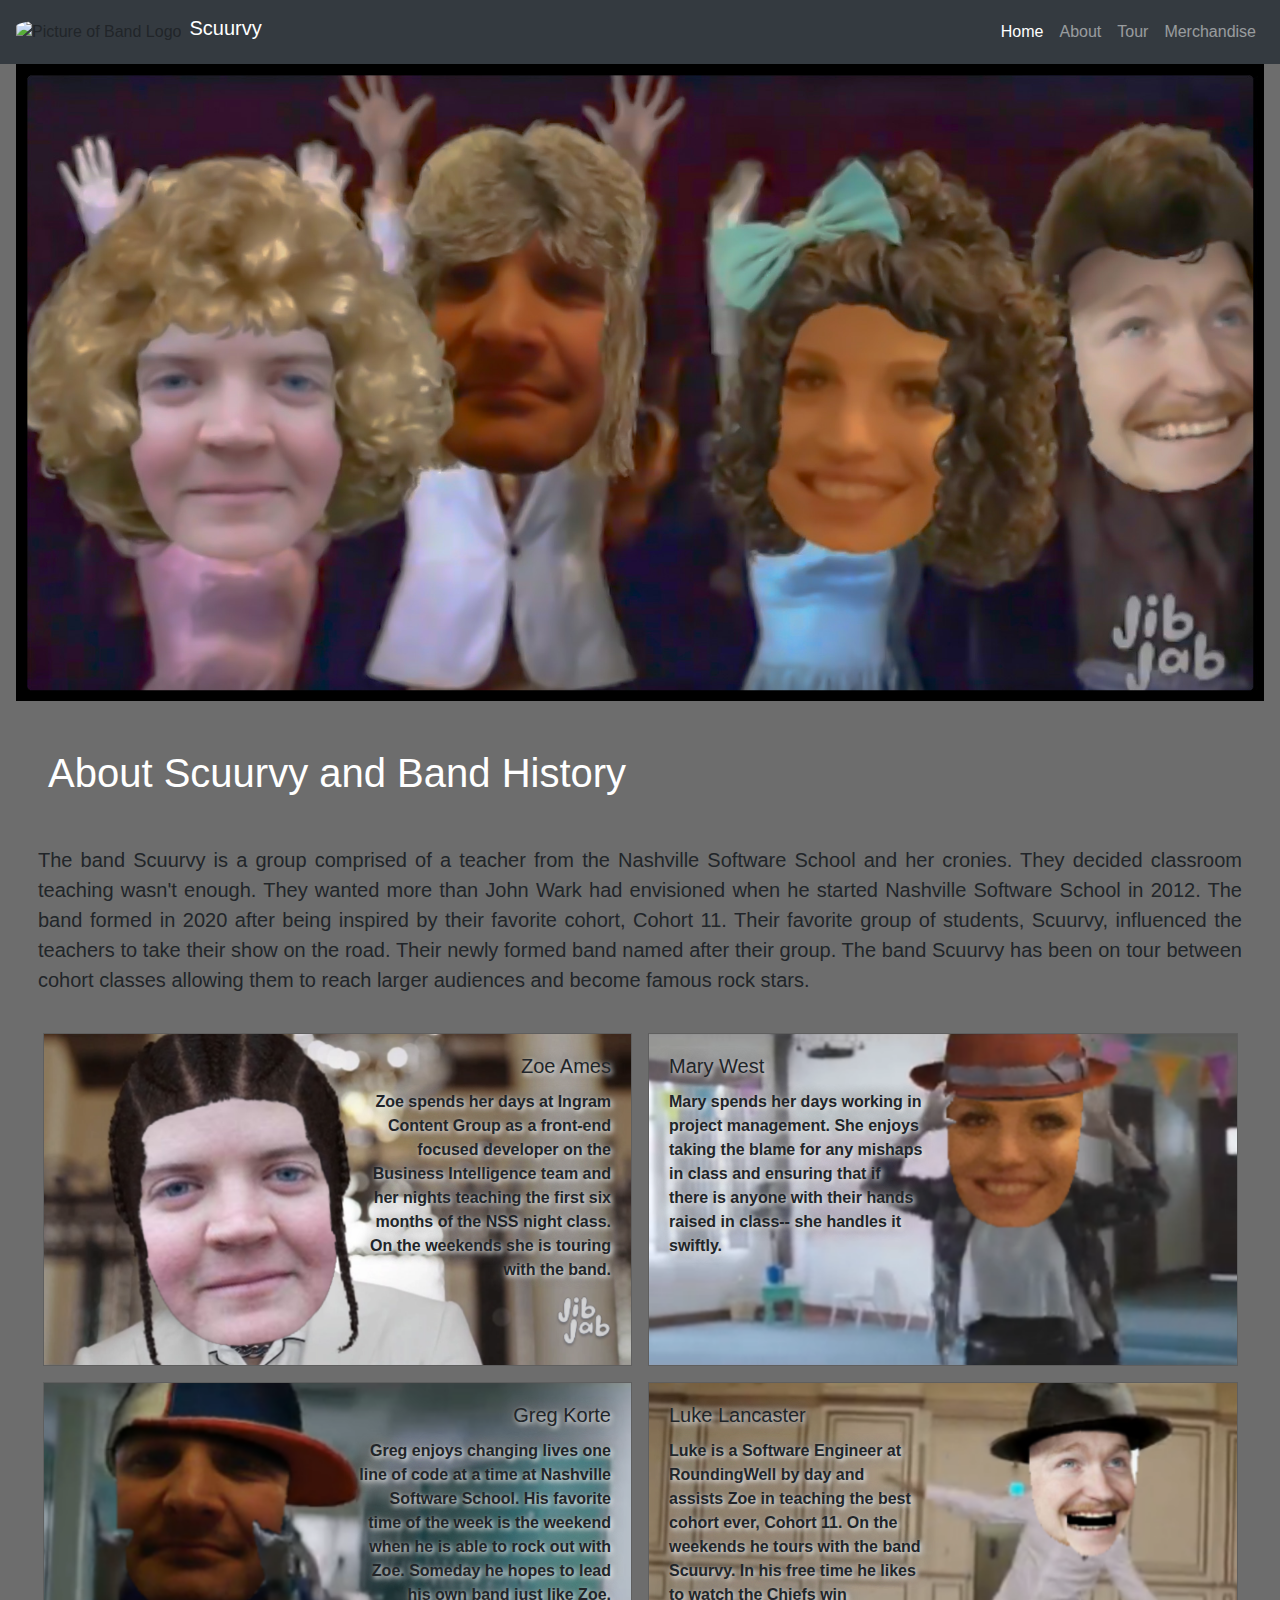
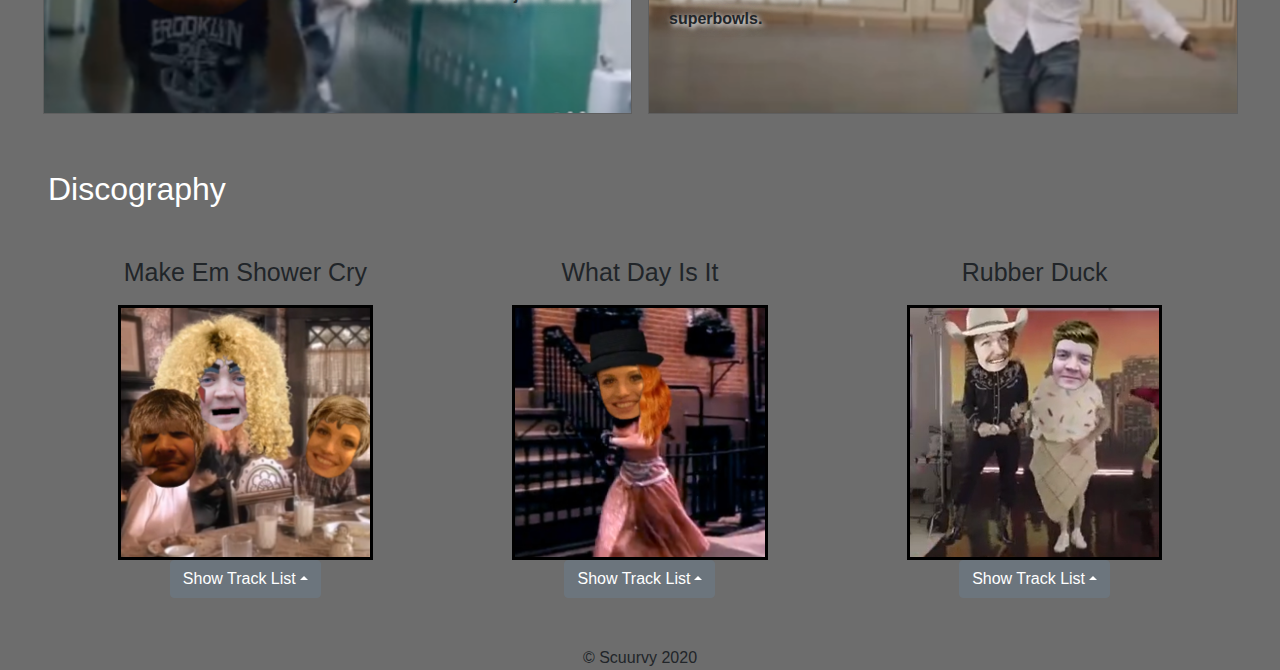
==== about.html @ 7ad99025 "fixed merge conflicts" ====
<!DOCTYPE html>
<html lang="en">
<head>
    <meta charset="UTF-8">
    <meta name="viewport" content="width=device-width, initial-scale=1.0">
    <meta http-equiv="X-UA-Compatible" content="ie=edge">
    <link rel="stylesheet" href="https://stackpath.bootstrapcdn.com/bootstrap/4.4.1/css/bootstrap.min.css" integrity="sha384-Vkoo8x4CGsO3+Hhxv8T/Q5PaXtkKtu6ug5TOeNV6gBiFeWPGFN9MuhOf23Q9Ifjh" crossorigin="anonymous">
    <link rel="stylesheet" href="./main.css">
    <title>About Scuurvy</title>
</head> 
<nav class="navbar navbar-expand-lg navbar-dark bg-dark">
  <img src="https://i.imgur.com/BqPZGNp.png" class="logoPhoto" alt="Picture of Band Logo">
  <h2 class="navbar-brand mx-2">Scuurvy</h2>
  <button class="navbar-toggler" type="button" data-toggle="collapse" data-target="#navbarNavAltMarkup" aria-controls="navbarNavAltMarkup" aria-expanded="false" aria-label="Toggle navigation">
    <span class="navbar-toggler-icon"></span>
  </button>
  <div class="collapse navbar-collapse" id="navbarNavAltMarkup">
    <div class="navbar-nav ml-md-auto">
      <a class="nav-item nav-link active" href="index.html">Home <span class="sr-only">(current)</span></a>
      <a class="nav-item nav-link" href="about.html">About</a>
      <a class="nav-item nav-link" href="tour.html">Tour</a>
      <a class="nav-item nav-link" href="merchandise.html">Merchandise</a>
    </div>
  </div>
</nav>
<body>
  <section class="text-center">
    <div class="ml-3 mr-3">   
      <img class="spanImg text-center" src="bandpics\aboutBandPic.jpeg" alt="picture of the band">
    </div>
    <h1 class="text-justify m-5">About Scuurvy and Band History</h1>
    <div class="aboutP">
      <p class="text-justify ml-2 mr-2">The band Scuurvy is a group comprised of a teacher from the Nashville Software School and her cronies. They decided classroom teaching wasn't enough. They wanted more than John Wark had envisioned when he started Nashville Software School in 2012. The band formed in 2020 after being inspired by their favorite cohort, Cohort 11.  Their favorite group of students, Scuurvy, influenced the teachers to take their show on the road. Their newly formed band named after their group. The band Scuurvy has been on tour between cohort classes allowing them to reach larger audiences and become famous rock stars. </p>
    </div>
  </section> 
  <section>
    <div class="card-deck d-flex justify-content-center">
      <div class="card aboutCard text-lg-right m-2">
        <img class="card-img" src="bandpics\zoe.png" alt="Zoe">
          <div class="card-img-overlay cardRight">
           <h5 class="card-title">Zoe Ames</h5>
              <p class="card-text">Zoe spends her days at Ingram Content Group as a front-end focused developer on the Business Intelligence team and her nights teaching the first six months of the NSS night class. On the weekends she is touring with the band.</p>
          </div>
        </div>
          <div class="card aboutCard text-lg-left m-2">
            <img class="card-img" src="bandpics\mary.png" alt="mary">
              <div class="card-img-overlay cardLeft">
              <h5 class="card-title">Mary West</h5>
              <p class="card-text"> Mary spends her days working in project management. She enjoys taking the blame for any mishaps in class and ensuring that if there is anyone with their hands raised in class-- she handles it swiftly. </p>
              </div>
          </div>    
        </div>
      <div class="card-deck d-flex justify-content-center">
        <div class="card aboutCard text-lg-right m-2">
          <img class="card-img" src="bandpics\greg.png" alt="Greg Korte">
          <div class="card-img-overlay cardRight">
            <h5 class="card-title">Greg Korte</h5>
            <p class="card-text">Greg enjoys changing lives one line of code at a time at Nashville Software School.  His favorite time of the week is the weekend when he is able to rock out with Zoe. Someday he hopes to lead his own band just like Zoe. </p>
          </div>
        </div>
        <div class="card aboutCard text-lg-left m-2 ">
          <img class="card-img" src="bandpics\luke.png" alt="Luke Lancaster">
          <div class="card-img-overlay cardLeft">
            <h5 class="card-title">Luke Lancaster</h5>
            <p class="card-text">Luke is a Software Engineer at RoundingWell by day and assists Zoe in teaching the best cohort ever, Cohort 11. On the weekends he tours with the band Scuurvy. In his free time he likes to watch the Chiefs win superbowls.</p>
          </div>
        </div>    
      </div>
  </section>
  <h2 class="d-flex aboutHeading m-5">Discography</h2>
    <div>
      <div id="album-list" class="d-flex flex-wrap m-5"></div>
    </div>  
  <footer class="d-flex col-xs-1 justify-content-center sticky-bottom" id='footer-text'> &copy Scuurvy 2020 </footer>
<script src="main.js"></script>
<script> 
aboutInit();
</script>
<script src="https://code.jquery.com/jquery-3.2.1.slim.min.js" integrity="sha384-KJ3o2DKtIkvYIK3UENzmM7KCkRr/rE9/Qpg6aAZGJwFDMVNA/GpGFF93hXpG5KkN" crossorigin="anonymous"></script>
<script src="https://cdnjs.cloudflare.com/ajax/libs/popper.js/1.12.9/umd/popper.min.js" integrity="sha384-ApNbgh9B+Y1QKtv3Rn7W3mgPxhU9K/ScQsAP7hUibX39j7fakFPskvXusvfa0b4Q" crossorigin="anonymous"></script>
<script src="https://maxcdn.bootstrapcdn.com/bootstrap/4.0.0/js/bootstrap.min.js" integrity="sha384-JZR6Spejh4U02d8jOt6vLEHfe/JQGiRRSQQxSfFWpi1MquVdAyjUar5+76PVCmYl" crossorigin="anonymous"></script>    
</body>
</html>
---- main.css ----
.merchImages {
    max-width: 300px;
    border-radius: 10%;
    text-align: center;
    margin: auto;
    min-height: 400px;
}
.block-title {
    display: block; 
    position: relative; 
    font-weight: 400; 
    padding: .5625rem 0; 
    margin: 1.125rem auto; 
    clear: both; 
    text-align: left; 
    text-transform: uppercase; 
    width: 100%; 
    max-width: 1280px; 
    line-height: 1em;  
    opacity: .7;
    font-size: 40px;
    color: white;
}
.form-title {
    display: block; 
    position: relative; 
    font-weight: 400; 
    padding: .5625rem 0; 
    margin: 1.125rem auto; 
    clear: both; 
    text-align: left; 
    text-transform: uppercase; 
    width: 100%; 
    max-width: 1280px; 
    line-height: 1em;  
    opacity: .7;
    font-size: 30px;
    color: #ccc;
}
.event {
    display: flex;
    flex-direction: row;
    border-style: solid;
    font-size: 20px;
    padding: 40px 15px 30px 160px;
    color: white;
    border-bottom: 1px solid red;
    border-top: .5px solid red;
    border-left: none;
    border-right: none;
    width: 70%;
}
.location .venue {
    font-size: 45px;
    font-style: normal;
    font-stretch: normal;
    letter-spacing: .3px; 
}

.location {
    text-transform: uppercase;
}
.venue {
    color: #6d6d6d;
}

.details {
    display: block;
    padding: 0px 10px 10px 60px;
}
.date {
    padding: -11px;
    text-transform: uppercase;
}

.logoPhoto {
    max-width: 200px;
    border-radius: 25%;
}

.form-check-label {
    color: white;
}

.img-center {
    margin: 0 auto;
}
.spanImg {
    min-width: 65%;
    max-width: 100%;
    border-radius: 0%;
}
h1 {
    color: white;
}
.albumTitle {
    font-size: 25px;
    padding-bottom: 10px;    
}
.aboutImg {
    min-width:25%;
    max-width: 70%;
    border-radius: 0%;
    border: 3px solid black;
    margin: 0px 70px 0px 70px;   
}
.aboutHeading {
    color: white;
}
.aboutP {
    font-size: 20px;
    margin: 30px;
}

.bandMember {
    border-radius: 0%;
    min-width: 100%;   
}
.bandAbout {
    min-width: 50%;
}
.aboutCard {
    max-width:45%;
    min-width: 500px;
    background-color: transparent;
    border-radius: 0%;
    text-shadow: 2px 2px 5px white, 0 0 1em white, 0 0 0.8em black;
    font-weight: 600;
}
.card-img {
    min-width: 100%;
    border-radius: 0%;
}
.individualCards {
    padding: 20px;
    display: flex;
    justify-content: center;
    text-align: center;
    margin: 5px;
    min-height: 400px;
    background-color:#6d6d6d;
    color: white;
}
body{
    background-color: #6d6d6d;
}
.cardRight{
    margin-left: 50%;
    overflow: hidden;
}
.cardLeft{
    margin-right: 50%;
}
.zoom {
    transition: transform .2s;
    margin: 0 auto;
} 
.zoom:hover {
    -ms-transform: scale(1.5); /* IE 9 */
    -webkit-transform: scale(1.5); /* Safari 3-8 */
    transform: scale(1.5); 
}
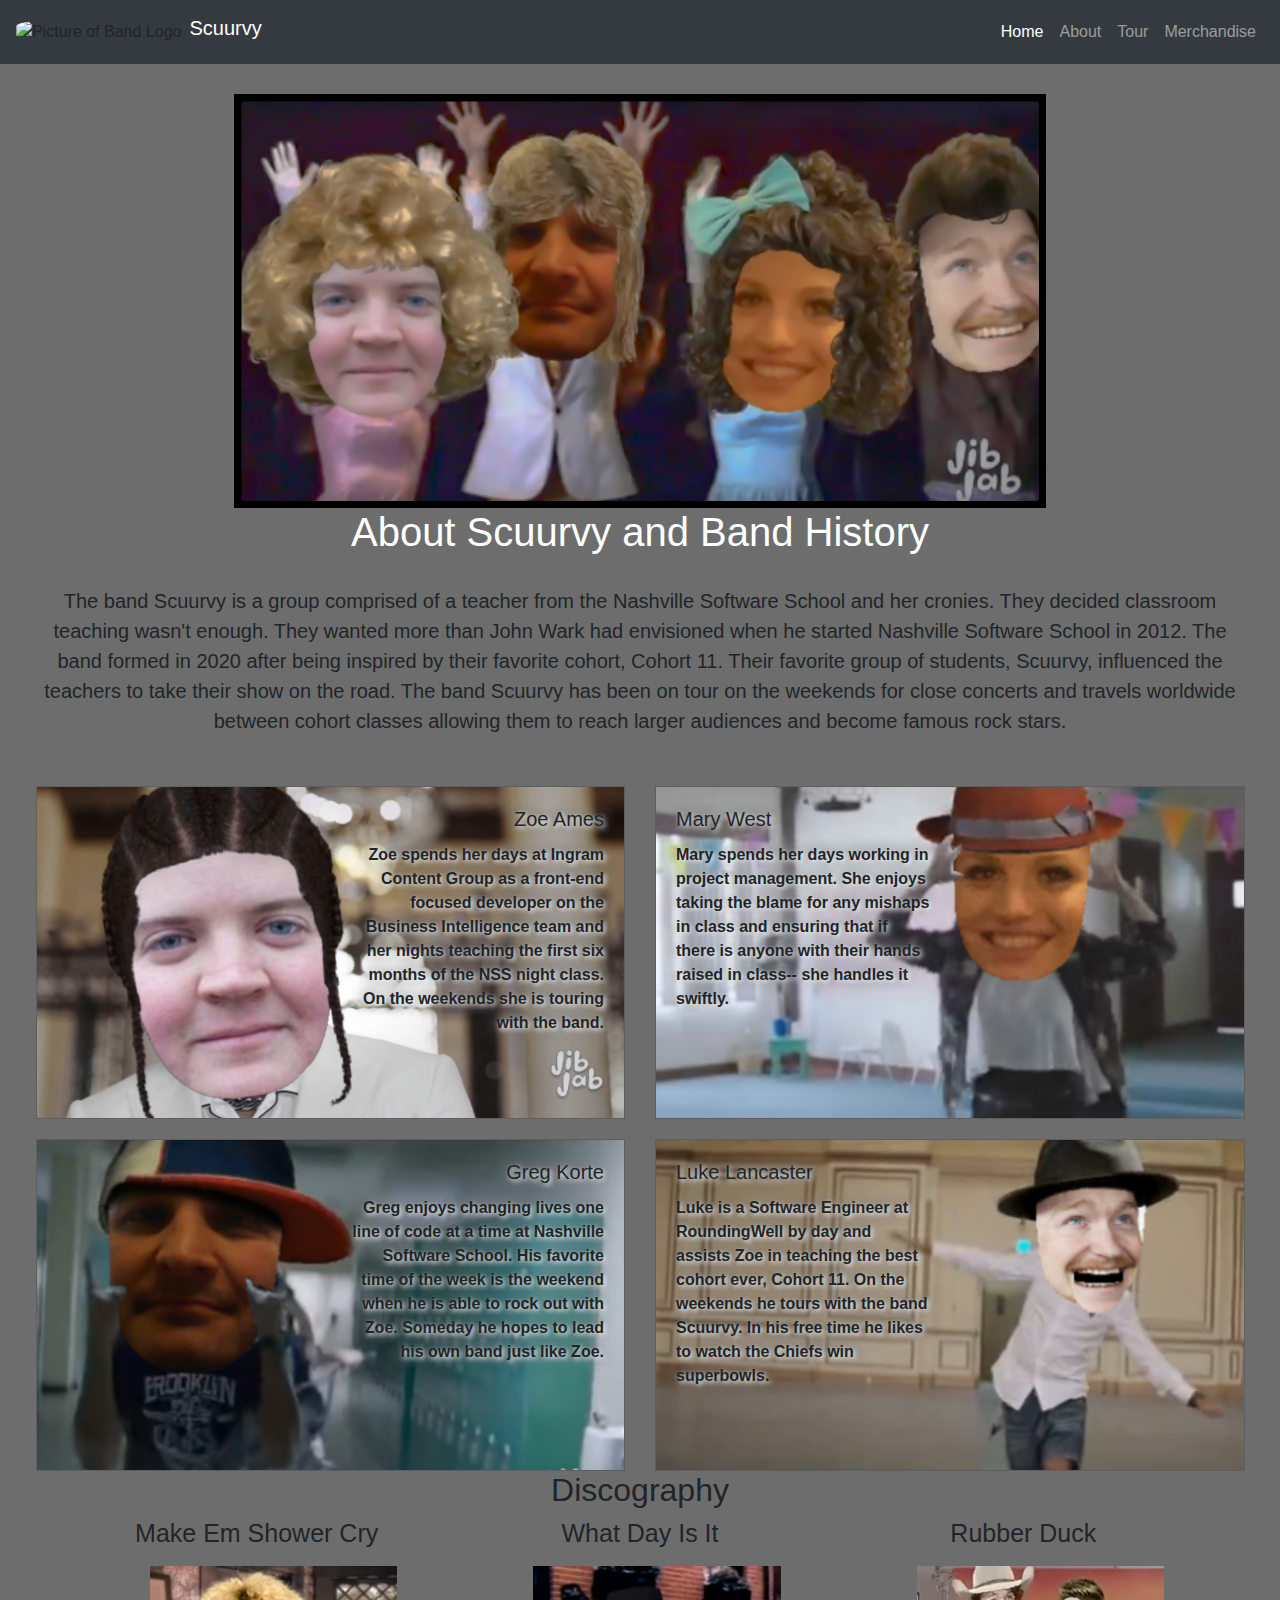
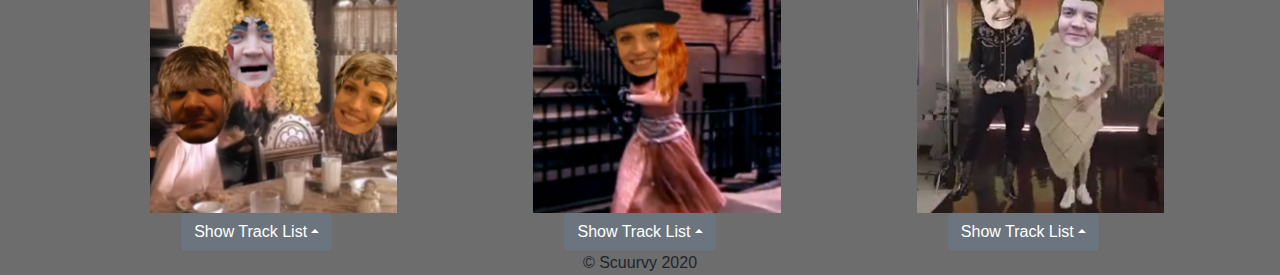
==== commit ab9185d6: "finished with styling" ====
--- a/about.html
+++ b/about.html
@@ -28,54 +28,54 @@
     <div class="ml-3 mr-3">   
       <img class="spanImg text-center" src="bandpics\aboutBandPic.jpeg" alt="picture of the band">
     </div>
-    <h1 class="text-justify m-5">About Scuurvy and Band History</h1>
+    <h1>About Scuurvy and Band History</h1>
     <div class="aboutP">
-      <p class="text-justify ml-2 mr-2">The band Scuurvy is a group comprised of a teacher from the Nashville Software School and her cronies. They decided classroom teaching wasn't enough. They wanted more than John Wark had envisioned when he started Nashville Software School in 2012. The band formed in 2020 after being inspired by their favorite cohort, Cohort 11.  Their favorite group of students, Scuurvy, influenced the teachers to take their show on the road. Their newly formed band named after their group. The band Scuurvy has been on tour between cohort classes allowing them to reach larger audiences and become famous rock stars. </p>
+      <p class="ml-2 mr-2">The band Scuurvy is a group comprised of a teacher from the Nashville Software School and her cronies. They decided classroom teaching wasn't enough. They wanted more than John Wark had envisioned when he started Nashville Software School in 2012. The band formed in 2020 after being inspired by their favorite cohort, Cohort 11.  Their favorite group of students, Scuurvy, influenced the teachers to take their show on the road. The band Scuurvy has been on tour on the weekends for close concerts and travels worldwide between cohort classes allowing them to reach larger audiences and become famous rock stars. </p>
     </div>
   </section> 
   <section>
-    <div class="card-deck d-flex justify-content-center">
-      <div class="card aboutCard text-lg-right m-2">
+    <div class="card-deck d-flex flex-wrap justify-content-center">
+      <div class="card aboutCard text-lg-right">
         <img class="card-img" src="bandpics\zoe.png" alt="Zoe">
           <div class="card-img-overlay cardRight">
            <h5 class="card-title">Zoe Ames</h5>
               <p class="card-text">Zoe spends her days at Ingram Content Group as a front-end focused developer on the Business Intelligence team and her nights teaching the first six months of the NSS night class. On the weekends she is touring with the band.</p>
           </div>
         </div>
-          <div class="card aboutCard text-lg-left m-2">
+          <div class="card aboutCard text-lg-left">
             <img class="card-img" src="bandpics\mary.png" alt="mary">
               <div class="card-img-overlay cardLeft">
               <h5 class="card-title">Mary West</h5>
               <p class="card-text"> Mary spends her days working in project management. She enjoys taking the blame for any mishaps in class and ensuring that if there is anyone with their hands raised in class-- she handles it swiftly. </p>
               </div>
-          </div>    
-        </div>
-      <div class="card-deck d-flex justify-content-center">
-        <div class="card aboutCard text-lg-right m-2">
+          </div>   
+      </div>
+        <div class="card-deck d-flex flex-wrap justify-content-center ">
+        <div class="card aboutCard text-lg-right">
           <img class="card-img" src="bandpics\greg.png" alt="Greg Korte">
           <div class="card-img-overlay cardRight">
             <h5 class="card-title">Greg Korte</h5>
             <p class="card-text">Greg enjoys changing lives one line of code at a time at Nashville Software School.  His favorite time of the week is the weekend when he is able to rock out with Zoe. Someday he hopes to lead his own band just like Zoe. </p>
           </div>
         </div>
-        <div class="card aboutCard text-lg-left m-2 ">
+        <div class="card aboutCard text-lg-left">
           <img class="card-img" src="bandpics\luke.png" alt="Luke Lancaster">
           <div class="card-img-overlay cardLeft">
             <h5 class="card-title">Luke Lancaster</h5>
             <p class="card-text">Luke is a Software Engineer at RoundingWell by day and assists Zoe in teaching the best cohort ever, Cohort 11. On the weekends he tours with the band Scuurvy. In his free time he likes to watch the Chiefs win superbowls.</p>
-          </div>
-        </div>    
+          </div>   
       </div>
+    </div>
   </section>
-  <h2 class="d-flex aboutHeading m-5">Discography</h2>
-    <div>
-      <div id="album-list" class="d-flex flex-wrap m-5"></div>
-    </div>  
-  <footer class="d-flex col-xs-1 justify-content-center sticky-bottom" id='footer-text'> &copy Scuurvy 2020 </footer>
+  <section class="text-center">
+    <h2>Discography</h2>
+      <div>
+        <div id="album-list" class="d-flex flex-wrap justify-content-center"></div>
+      </div>
+  </section>   
+    <footer class="d-flex col-xs-1 justify-content-center sticky-bottom" id='footer-text'> &copy Scuurvy 2020 </footer>
 <script src="main.js"></script>
-<script> 
-aboutInit();
-</script>
+<script> aboutInit();</script>
 <script src="https://code.jquery.com/jquery-3.2.1.slim.min.js" integrity="sha384-KJ3o2DKtIkvYIK3UENzmM7KCkRr/rE9/Qpg6aAZGJwFDMVNA/GpGFF93hXpG5KkN" crossorigin="anonymous"></script>
 <script src="https://cdnjs.cloudflare.com/ajax/libs/popper.js/1.12.9/umd/popper.min.js" integrity="sha384-ApNbgh9B+Y1QKtv3Rn7W3mgPxhU9K/ScQsAP7hUibX39j7fakFPskvXusvfa0b4Q" crossorigin="anonymous"></script>
 <script src="https://maxcdn.bootstrapcdn.com/bootstrap/4.0.0/js/bootstrap.min.js" integrity="sha384-JZR6Spejh4U02d8jOt6vLEHfe/JQGiRRSQQxSfFWpi1MquVdAyjUar5+76PVCmYl" crossorigin="anonymous"></script>    
--- a/main.css
+++ b/main.css
@@ -87,8 +87,9 @@
 }
 .spanImg {
     min-width: 65%;
-    max-width: 100%;
-    border-radius: 0%;
+    max-width: 65%;
+    border-radius: 0%;
+    padding-top: 30px;
 }
 h1 {
     color: white;
@@ -101,7 +102,6 @@
     min-width:25%;
     max-width: 70%;
     border-radius: 0%;
-    border: 3px solid black;
     margin: 0px 70px 0px 70px;   
 }
 .aboutHeading {
@@ -111,7 +111,6 @@
     font-size: 20px;
     margin: 30px;
 }
-
 .bandMember {
     border-radius: 0%;
     min-width: 100%;   
@@ -121,11 +120,12 @@
 }
 .aboutCard {
     max-width:45%;
-    min-width: 500px;
+    min-width:500px;
     background-color: transparent;
     border-radius: 0%;
     text-shadow: 2px 2px 5px white, 0 0 1em white, 0 0 0.8em black;
     font-weight: 600;
+    margin: 20px;
 }
 .card-img {
     min-width: 100%;
@@ -141,22 +141,157 @@
     background-color:#6d6d6d;
     color: white;
 }
-body{
+body {
     background-color: #6d6d6d;
 }
-.cardRight{
+.cardRight {
     margin-left: 50%;
     overflow: hidden;
 }
-.cardLeft{
+.cardLeft {
     margin-right: 50%;
 }
-.zoom {
-    transition: transform .2s;
-    margin: 0 auto;
-} 
-.zoom:hover {
-    -ms-transform: scale(1.5); /* IE 9 */
-    -webkit-transform: scale(1.5); /* Safari 3-8 */
-    transform: scale(1.5); 
-}+.album{
+    min-width: 310px;
+}
+.aboutVideo{
+    margin: 10%;
+}
+#album-list{
+    max-width:1150px;
+    margin: auto;
+}
+.carousel-inner img {
+    margin: auto;
+}
+
+/* hover overlay */
+.overlay-item {
+    position: relative;
+    overflow: hidden;
+    text-align: center;
+ }
+ .overlay-item .mask {
+    display: block;
+    position: absolute;
+    overflow: hidden;
+    top: 0;
+    left: 0;
+    height: 100%;
+    width: 100%;
+ }
+ .overlay-item img {
+    display: block;
+    width: 100%;
+    height: auto;
+ }
+ .overlay-item h3 {
+    text-transform: uppercase;
+    text-align: center;
+    position: relative;
+    padding: 10px;
+    margin: 0px 0px 0px 0px;
+    display: block;
+    background-color: #333;
+    color: #fff;
+ }
+ .overlay-item p {
+    text-align: center;
+ }
+ .overlay-item a.btn {
+   margin: 10px 0;
+ }
+
+ .overlay-effect img {
+    -webkit-transform: scaleY(1);
+    -moz-transform: scaleY(1);
+    -o-transform: scaleY(1);
+    -ms-transform: scaleY(1);
+    transform: scaleY(1);
+    -webkit-transition: all 0.7s ease-in-out;
+    -moz-transition: all 0.7s ease-in-out;
+    -o-transition: all 0.7s ease-in-out;
+    -ms-transition: all 0.7s ease-in-out;
+    transition: all 0.7s ease-in-out;
+ }
+ .overlay-effect .mask {
+    background-color: rgba(255, 255, 255, 0.3);
+    -webkit-transition: all 0.5s linear;
+    -moz-transition: all 0.5s linear;
+    -o-transition: all 0.5s linear;
+    -ms-transition: all 0.5s linear;
+    transition: all 0.5s linear;
+    -ms-filter: "progid: DXImageTransform.Microsoft.Alpha(Opacity=0)";
+    filter: alpha(opacity=0);
+    opacity: 0;
+ }
+ .overlay-effect h3 {
+    -webkit-transform: scale(0);
+    -moz-transform: scale(0);
+    -o-transform: scale(0);
+    -ms-transform: scale(0);
+    transform: scale(0);
+    -webkit-transition: all 0.5s linear;
+    -moz-transition: all 0.5s linear;
+    -o-transition: all 0.5s linear;
+    -ms-transition: all 0.5s linear;
+    transition: all 0.5s linear;
+    -ms-filter: "progid: DXImageTransform.Microsoft.Alpha(Opacity=0)";
+    filter: alpha(opacity=0);
+    opacity: 0;
+ }
+ .overlay-effect p {
+    -ms-filter: "progid: DXImageTransform.Microsoft.Alpha(Opacity=0)";
+    filter: alpha(opacity=0);
+    opacity: 0;
+    -webkit-transform: scale(0);
+    -moz-transform: scale(0);
+    -o-transform: scale(0);
+    -ms-transform: scale(0);
+    transform: scale(0);
+    -webkit-transition: all 0.5s linear;
+    -moz-transition: all 0.5s linear;
+    -o-transition: all 0.5s linear;
+    -ms-transition: all 0.5s linear;
+    transition: all 0.5s linear;
+ }
+ .overlay-effect a.btn {
+    -ms-filter: "progid: DXImageTransform.Microsoft.Alpha(Opacity=0)";
+    filter: alpha(opacity=0);
+    opacity: 0;
+    -webkit-transform: scale(0);
+    -moz-transform: scale(0);
+    -o-transform: scale(0);
+    -ms-transform: scale(0);
+    transform: scale(0);
+    -webkit-transition: all 0.5s linear;
+    -moz-transition: all 0.5s linear;
+    -o-transition: all 0.5s linear;
+    -ms-transition: all 0.5s linear;
+    transition: all 0.5s linear;
+ }
+ .overlay-effect:hover img {
+    -webkit-transform: scale(10);
+    -moz-transform: scale(10);
+    -o-transform: scale(10);
+    -ms-transform: scale(10);
+    transform: scale(10);
+    -ms-filter: "progid: DXImageTransform.Microsoft.Alpha(Opacity=0)";
+    filter: alpha(opacity=0);
+    opacity: 0;
+ }
+ .overlay-effect:hover .mask {
+    -ms-filter: "progid: DXImageTransform.Microsoft.Alpha(Opacity=100)";
+    filter: alpha(opacity=100);
+    opacity: 1;
+ }
+ .overlay-effect:hover h3,.overlay-effect:hover p,.overlay-effect:hover a.btn {
+    -webkit-transform: scale(1);
+    -moz-transform: scale(1);
+    -o-transform: scale(1);
+    -ms-transform: scale(1);
+    transform: scale(1);
+    -ms-filter: "progid: DXImageTransform.Microsoft.Alpha(Opacity=100)";
+    filter: alpha(opacity=100);
+    opacity: 1;
+ }
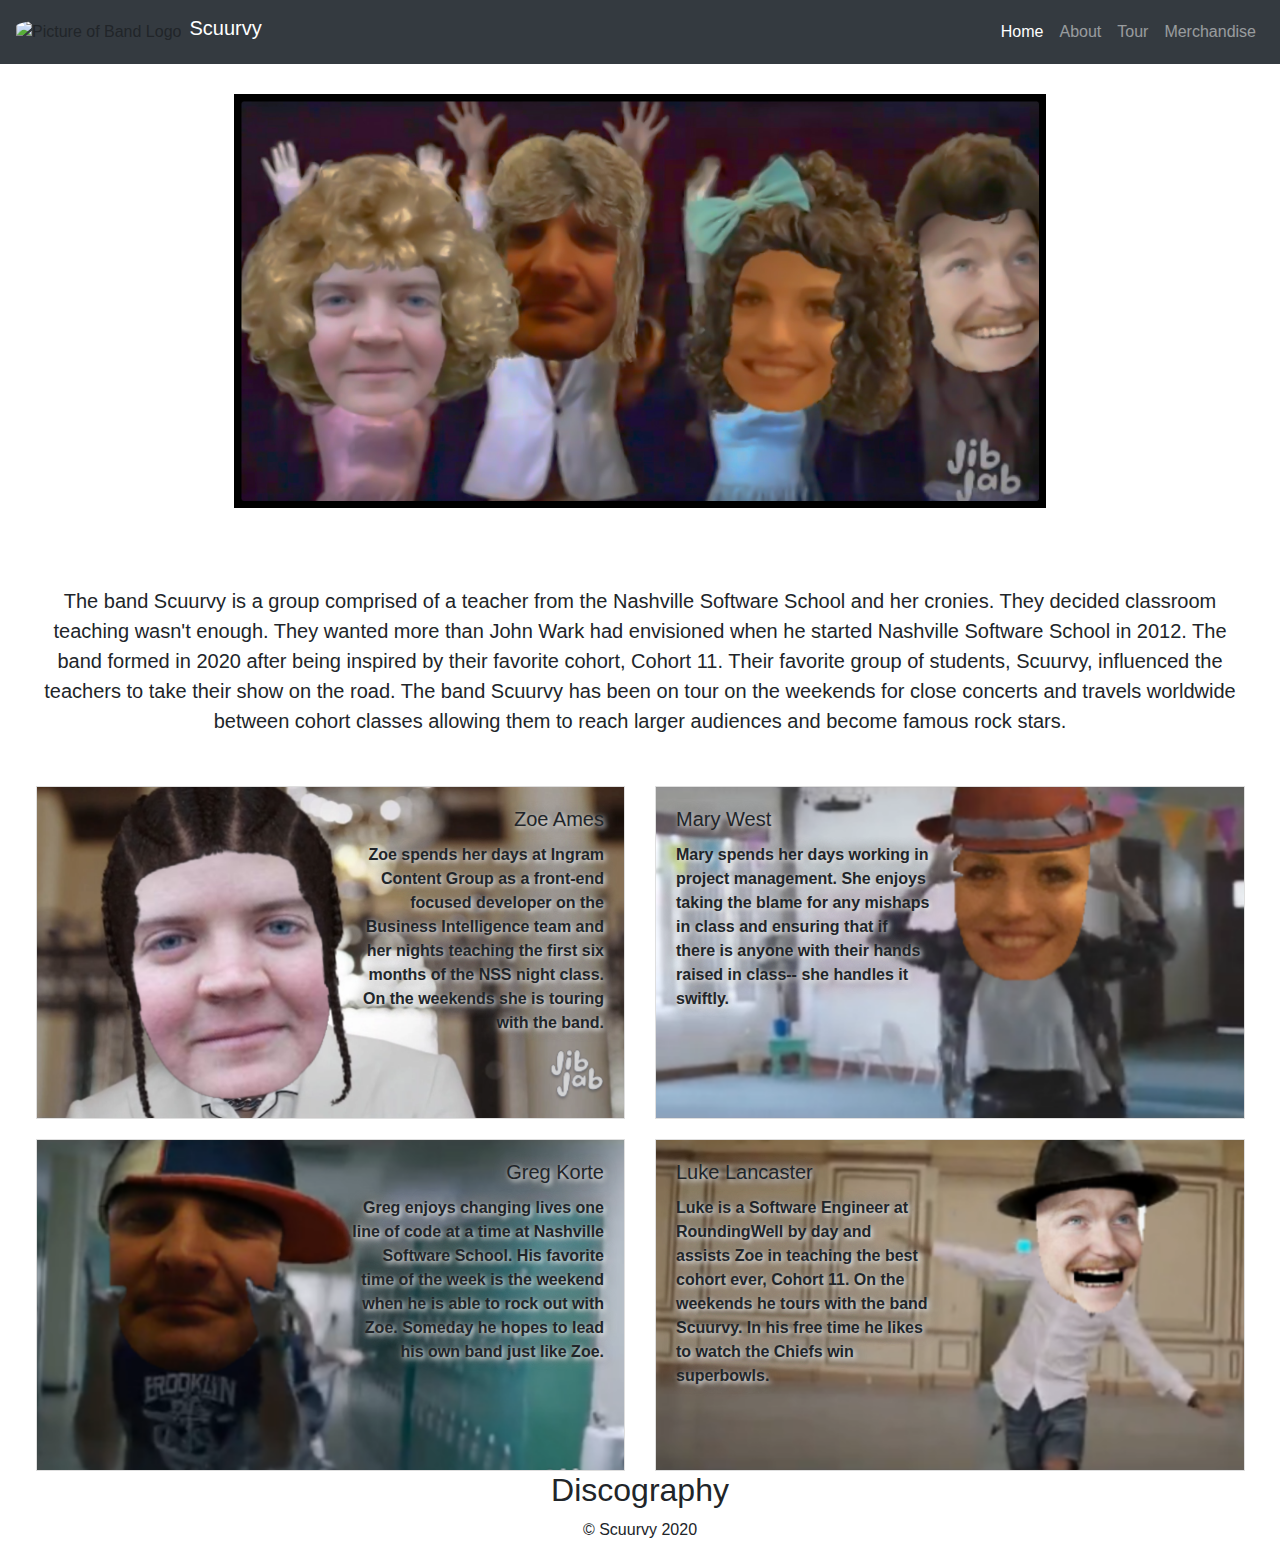
==== commit fcb0616d: "Merge branch 'master' into styling" ====
--- a/about.html
+++ b/about.html
@@ -76,6 +76,7 @@
     <footer class="d-flex col-xs-1 justify-content-center sticky-bottom" id='footer-text'> &copy Scuurvy 2020 </footer>
 <script src="main.js"></script>
 <script> aboutInit();</script>
+
 <script src="https://code.jquery.com/jquery-3.2.1.slim.min.js" integrity="sha384-KJ3o2DKtIkvYIK3UENzmM7KCkRr/rE9/Qpg6aAZGJwFDMVNA/GpGFF93hXpG5KkN" crossorigin="anonymous"></script>
 <script src="https://cdnjs.cloudflare.com/ajax/libs/popper.js/1.12.9/umd/popper.min.js" integrity="sha384-ApNbgh9B+Y1QKtv3Rn7W3mgPxhU9K/ScQsAP7hUibX39j7fakFPskvXusvfa0b4Q" crossorigin="anonymous"></script>
 <script src="https://maxcdn.bootstrapcdn.com/bootstrap/4.0.0/js/bootstrap.min.js" integrity="sha384-JZR6Spejh4U02d8jOt6vLEHfe/JQGiRRSQQxSfFWpi1MquVdAyjUar5+76PVCmYl" crossorigin="anonymous"></script>    
--- a/main.css
+++ b/main.css
@@ -1,10 +1,13 @@
-.merchImages {
+/* .merchImages {
     max-width: 300px;
     border-radius: 10%;
     text-align: center;
     margin: auto;
     min-height: 400px;
-}
+
+
+} */
+
 .block-title {
     display: block; 
     position: relative; 
@@ -141,10 +144,48 @@
     background-color:#6d6d6d;
     color: white;
 }
-body {
-    background-color: #6d6d6d;
-}
-.cardRight {
+.tour-picture {
+    border-radius: 0;
+    width: 100%;
+    height: 100%;
+}
+
+
+.tour-card img {
+    max-width: 100%;
+    height: 208px;
+    display: block;
+    padding: auto;
+    margin: auto;
+    border: solid 2px red;
+    opacity: 0.7; 
+    -webkit-transition: all 0.5s ease;
+    -moz-transition: all 0.5s ease;
+    -o-transition: all 0.5s ease;
+    -ms-transition: all 0.5s ease;
+    transition: all 0.5s ease;
+    }
+
+.tour-card:hover {
+    -webkit-transform: rotate(-10deg);
+    -moz-transform: rotate(-10deg);
+    -o-transform: rotate(-10deg);
+    -ms-transform: rotate(-10deg);
+    transform: rotate(-10deg);
+      }
+ 
+.tour-card {
+    padding: 10px;
+    margin: 10px;
+}
+#tour-photos {
+    display: flex;
+    flex-wrap: wrap;
+    flex-direction: row;
+    margin: 20px;
+    padding: 20px;  
+  }
+.cardRight{
     margin-left: 50%;
     overflow: hidden;
 }
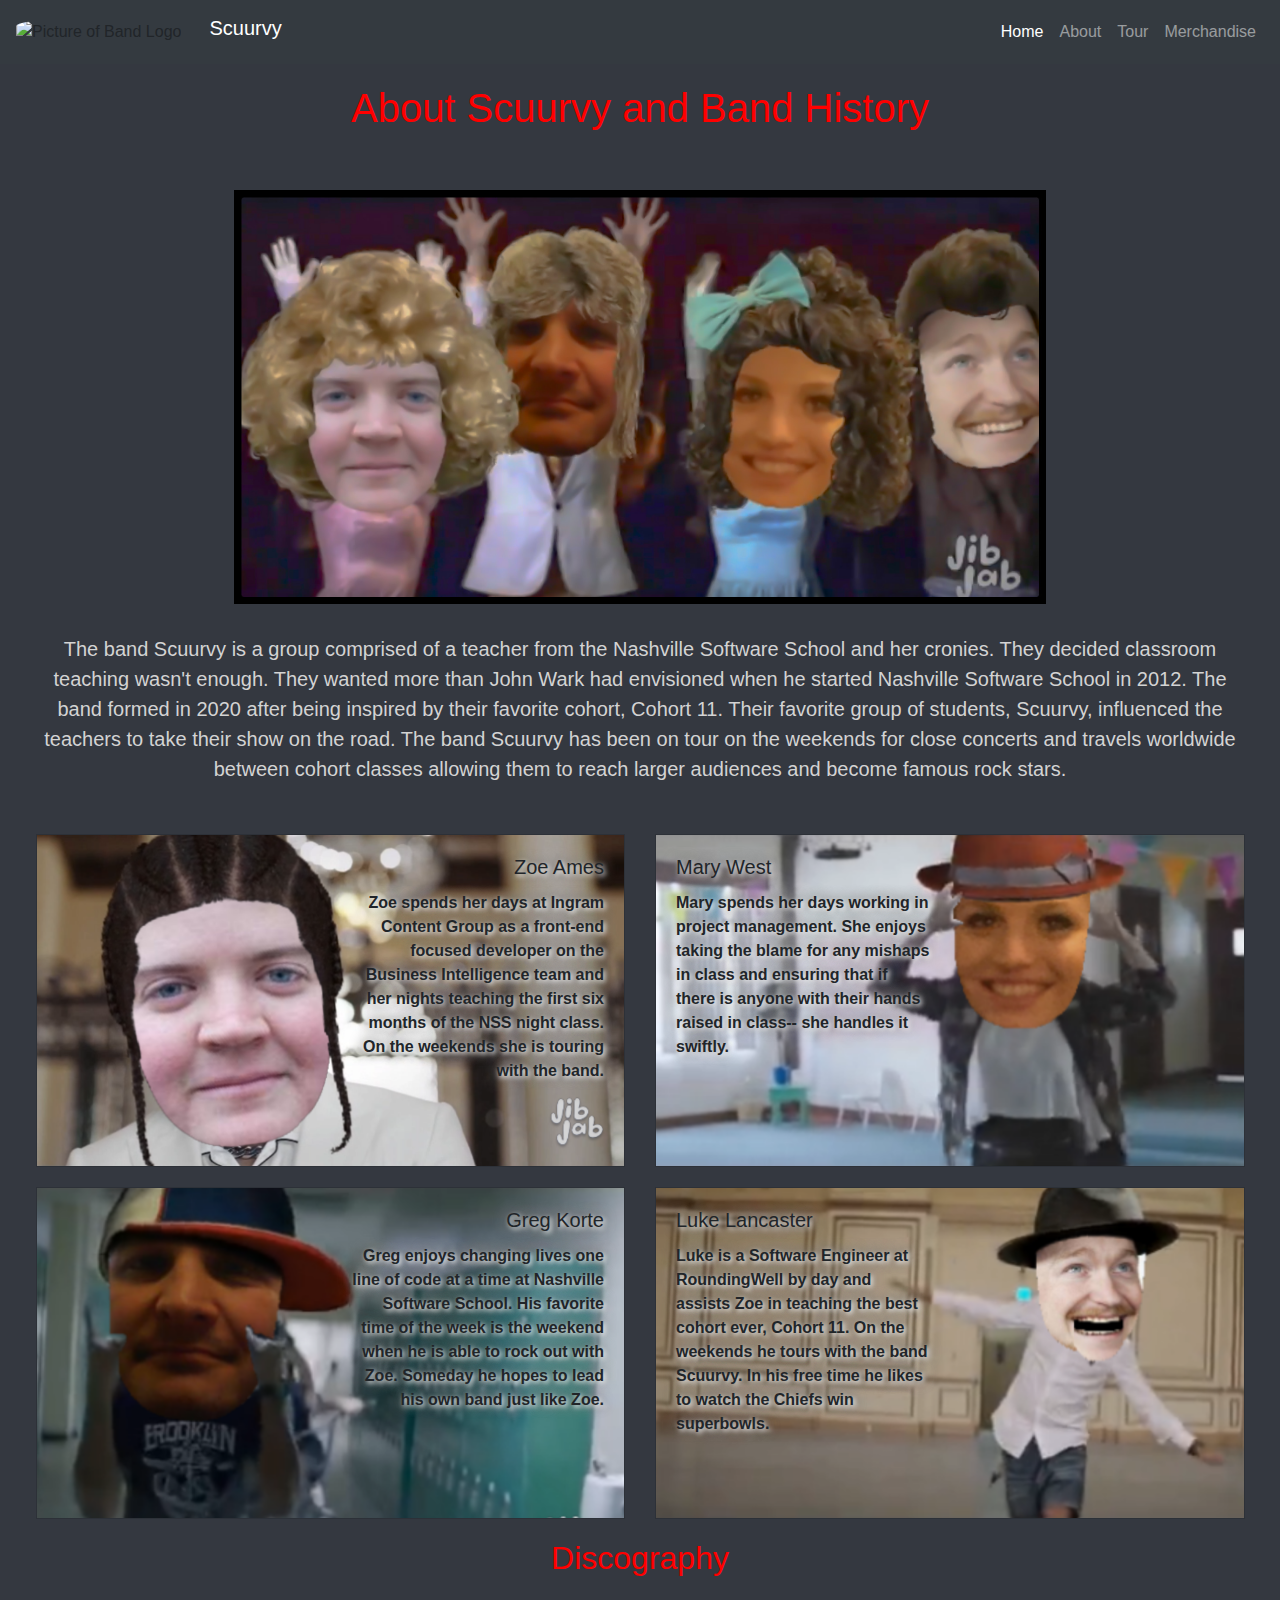
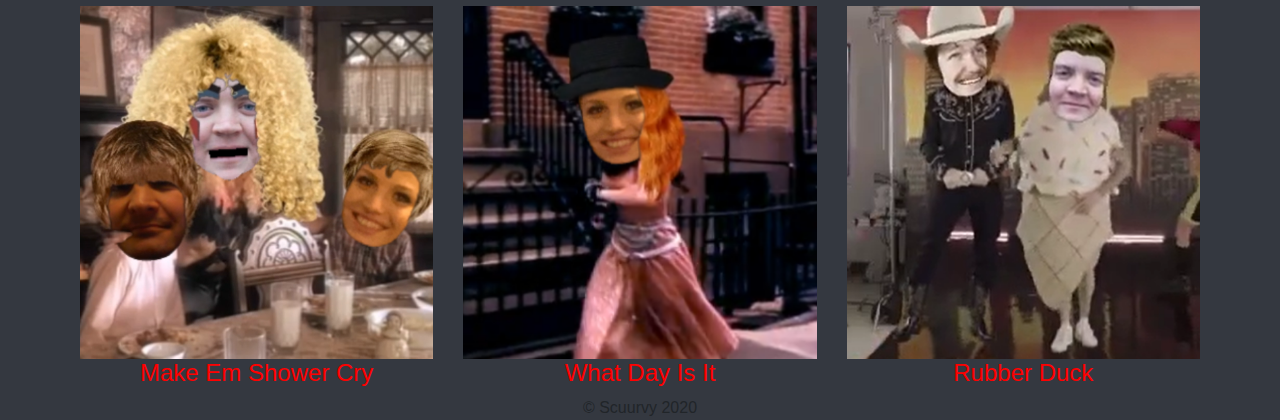
==== commit f9eb606a: "wip" ====
--- a/about.html
+++ b/about.html
@@ -25,10 +25,10 @@
 </nav>
 <body>
   <section class="text-center">
-    <div class="ml-3 mr-3">   
+    <div class="ml-3 mr-3"> 
+      <h1>About Scuurvy and Band History</h1>  
       <img class="spanImg text-center" src="bandpics\aboutBandPic.jpeg" alt="picture of the band">
     </div>
-    <h1>About Scuurvy and Band History</h1>
     <div class="aboutP">
       <p class="ml-2 mr-2">The band Scuurvy is a group comprised of a teacher from the Nashville Software School and her cronies. They decided classroom teaching wasn't enough. They wanted more than John Wark had envisioned when he started Nashville Software School in 2012. The band formed in 2020 after being inspired by their favorite cohort, Cohort 11.  Their favorite group of students, Scuurvy, influenced the teachers to take their show on the road. The band Scuurvy has been on tour on the weekends for close concerts and travels worldwide between cohort classes allowing them to reach larger audiences and become famous rock stars. </p>
     </div>
--- a/main.css
+++ b/main.css
@@ -1,12 +1,13 @@
-/* .merchImages {
+.merchImages {
     max-width: 300px;
     border-radius: 10%;
     text-align: center;
     margin: auto;
     min-height: 400px;
-
-
-} */
+}
+body{
+    background-color: #343840;
+}
 
 .block-title {
     display: block; 
@@ -95,7 +96,18 @@
     padding-top: 30px;
 }
 h1 {
-    color: white;
+    color: red;
+    padding: 20px;
+}
+h2{
+    color:red;
+    padding: 20px;
+}
+h3{
+    color:red;
+}
+h4{
+    color:red; 
 }
 .albumTitle {
     font-size: 25px;
@@ -113,7 +125,9 @@
 .aboutP {
     font-size: 20px;
     margin: 30px;
-}
+    color: lightgray;
+}
+
 .bandMember {
     border-radius: 0%;
     min-width: 100%;   
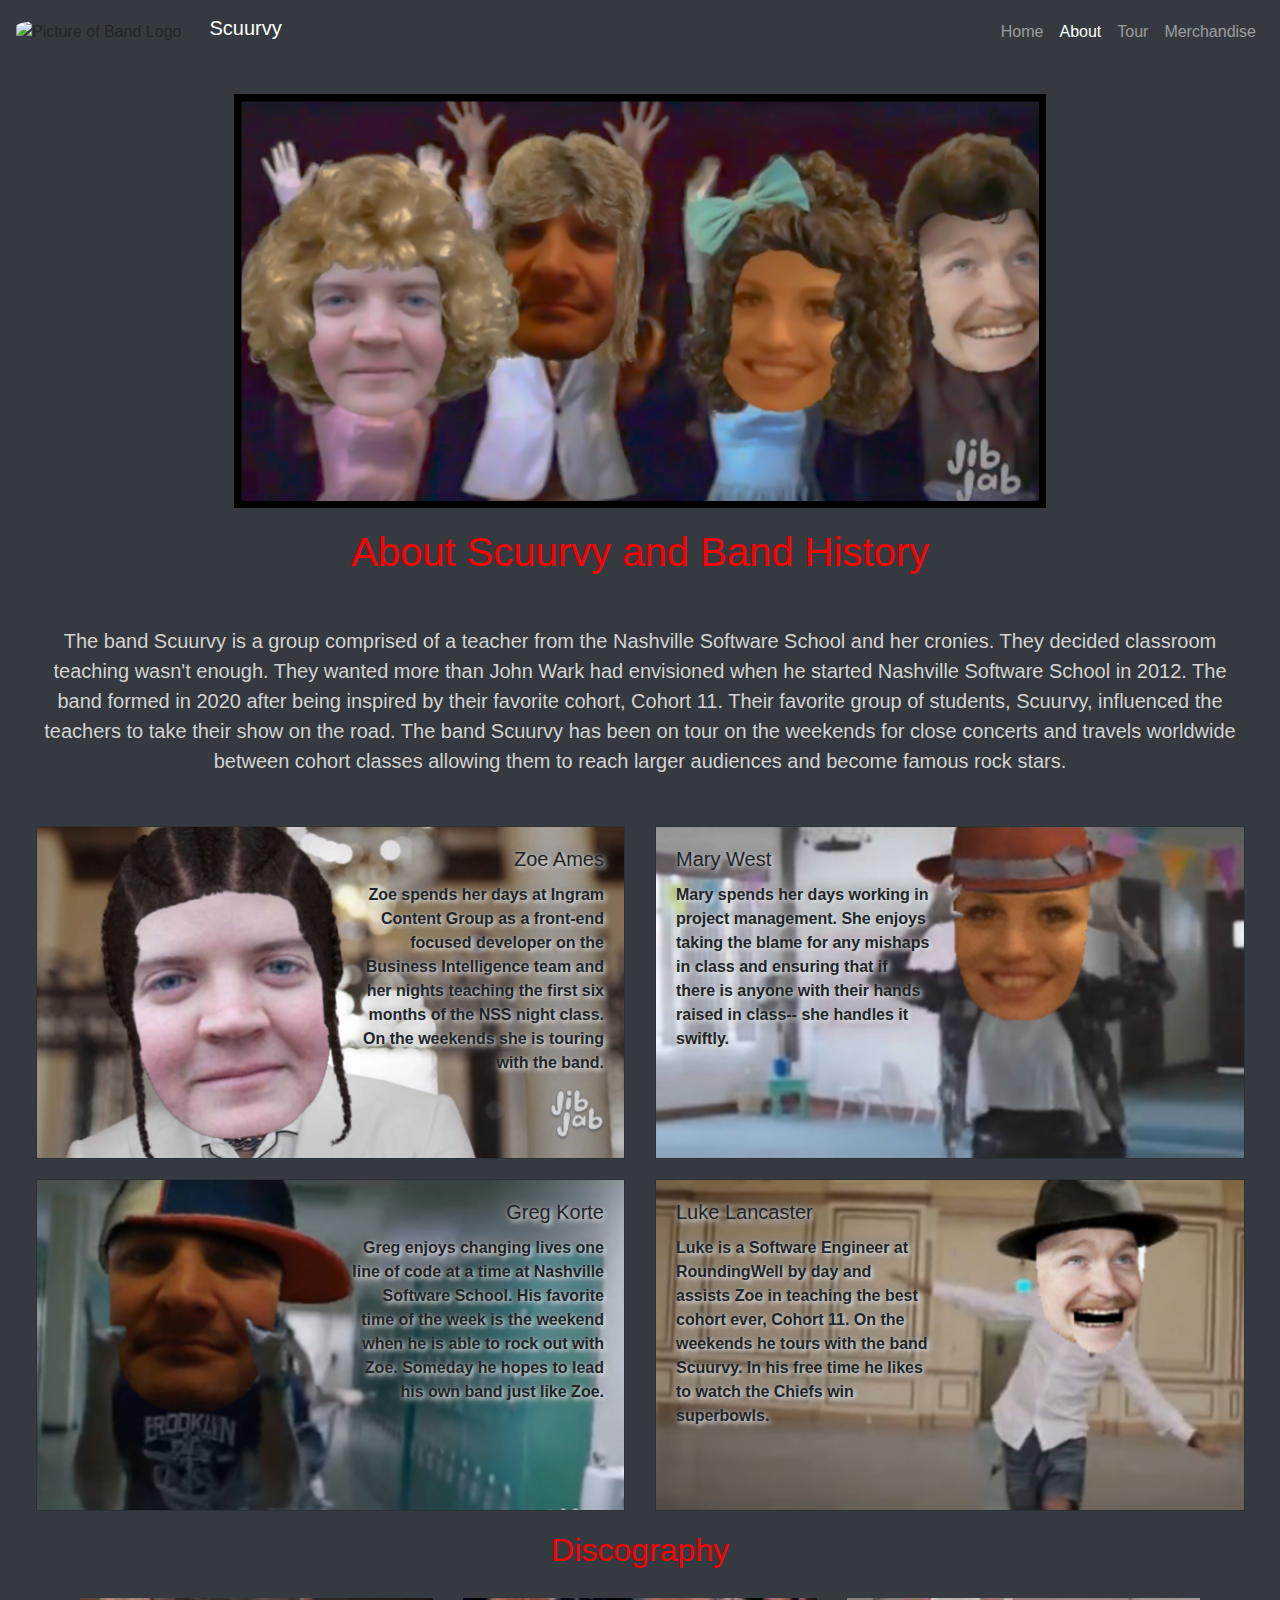
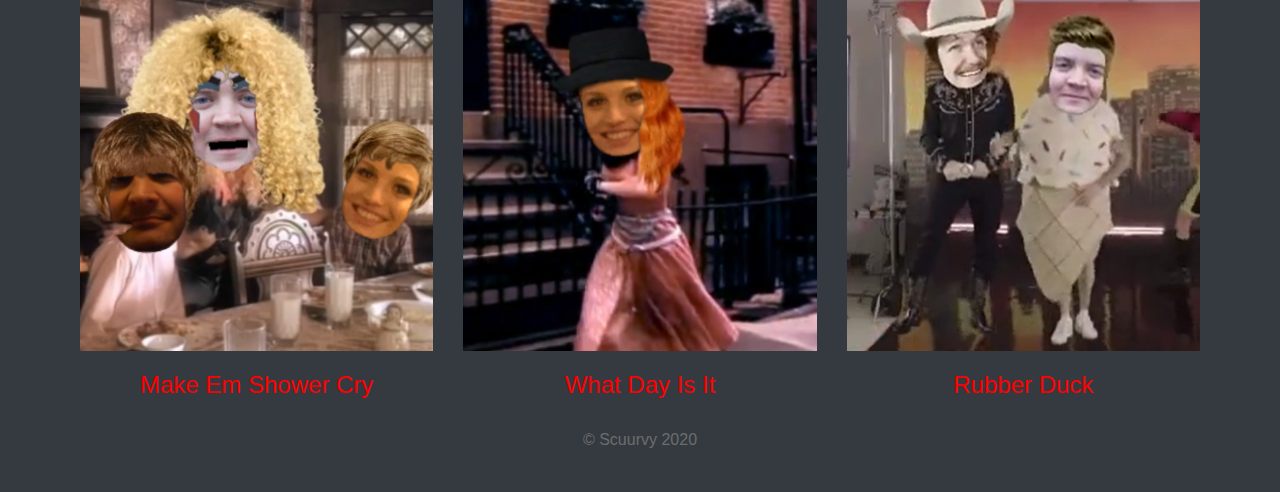
==== commit d6563677: "fixed styling of background cards of testimonials and fixed active link for navbar" ====
--- a/about.html
+++ b/about.html
@@ -16,8 +16,8 @@
   </button>
   <div class="collapse navbar-collapse" id="navbarNavAltMarkup">
     <div class="navbar-nav ml-md-auto">
-      <a class="nav-item nav-link active" href="index.html">Home <span class="sr-only">(current)</span></a>
-      <a class="nav-item nav-link" href="about.html">About</a>
+      <a class="nav-item nav-link" href="index.html">Home </span></a>
+      <a class="nav-item nav-link active" href="about.html">About <span class="sr-only">(current)</span></a>
       <a class="nav-item nav-link" href="tour.html">Tour</a>
       <a class="nav-item nav-link" href="merchandise.html">Merchandise</a>
     </div>
@@ -25,10 +25,10 @@
 </nav>
 <body>
   <section class="text-center">
-    <div class="ml-3 mr-3"> 
-      <h1>About Scuurvy and Band History</h1>  
+    <div class="ml-3 mr-3">   
       <img class="spanImg text-center" src="bandpics\aboutBandPic.jpeg" alt="picture of the band">
     </div>
+    <h1>About Scuurvy and Band History</h1>
     <div class="aboutP">
       <p class="ml-2 mr-2">The band Scuurvy is a group comprised of a teacher from the Nashville Software School and her cronies. They decided classroom teaching wasn't enough. They wanted more than John Wark had envisioned when he started Nashville Software School in 2012. The band formed in 2020 after being inspired by their favorite cohort, Cohort 11.  Their favorite group of students, Scuurvy, influenced the teachers to take their show on the road. The band Scuurvy has been on tour on the weekends for close concerts and travels worldwide between cohort classes allowing them to reach larger audiences and become famous rock stars. </p>
     </div>
--- a/main.css
+++ b/main.css
@@ -5,8 +5,18 @@
     margin: auto;
     min-height: 400px;
 }
-body{
-    background-color: #343840;
+
+
+#merchCardContainer {
+    padding-right: -15px;
+}
+
+footer {
+    color: white;}
+
+
+body {
+    background-color: #343a40;
 }
 
 .block-title {
@@ -105,9 +115,11 @@
 }
 h3{
     color:red;
+    padding: 20px;
 }
 h4{
-    color:red; 
+    color:red;
+    padding: 20px; 
 }
 .albumTitle {
     font-size: 25px;
@@ -157,6 +169,7 @@
     min-height: 400px;
     background-color:#6d6d6d;
     color: white;
+    min-width: 200px;
 }
 .tour-picture {
     border-radius: 0;
@@ -206,6 +219,23 @@
 .cardLeft {
     margin-right: 50%;
 }
+
+.zoom {
+    transition: transform .2s;
+    margin: 0 auto;
+} 
+.zoom:hover {
+    -ms-transform: scale(1.5); /* IE 9 */
+    -webkit-transform: scale(1.5); /* Safari 3-8 */
+    transform: scale(1.5); 
+}
+
+#carouselPhotos img {
+    width: 60%;
+    margin: auto;
+
+}
+
 .album{
     min-width: 310px;
 }
@@ -350,3 +380,14 @@
     filter: alpha(opacity=100);
     opacity: 1;
  }
+
+.videos {
+    margin: 10px;
+    padding: 5px;
+    border: 1px black;
+    shadow: 2 2;
+}
+#footer-text {
+    padding-bottom: 40px;
+    color: #6d6d6d;
+}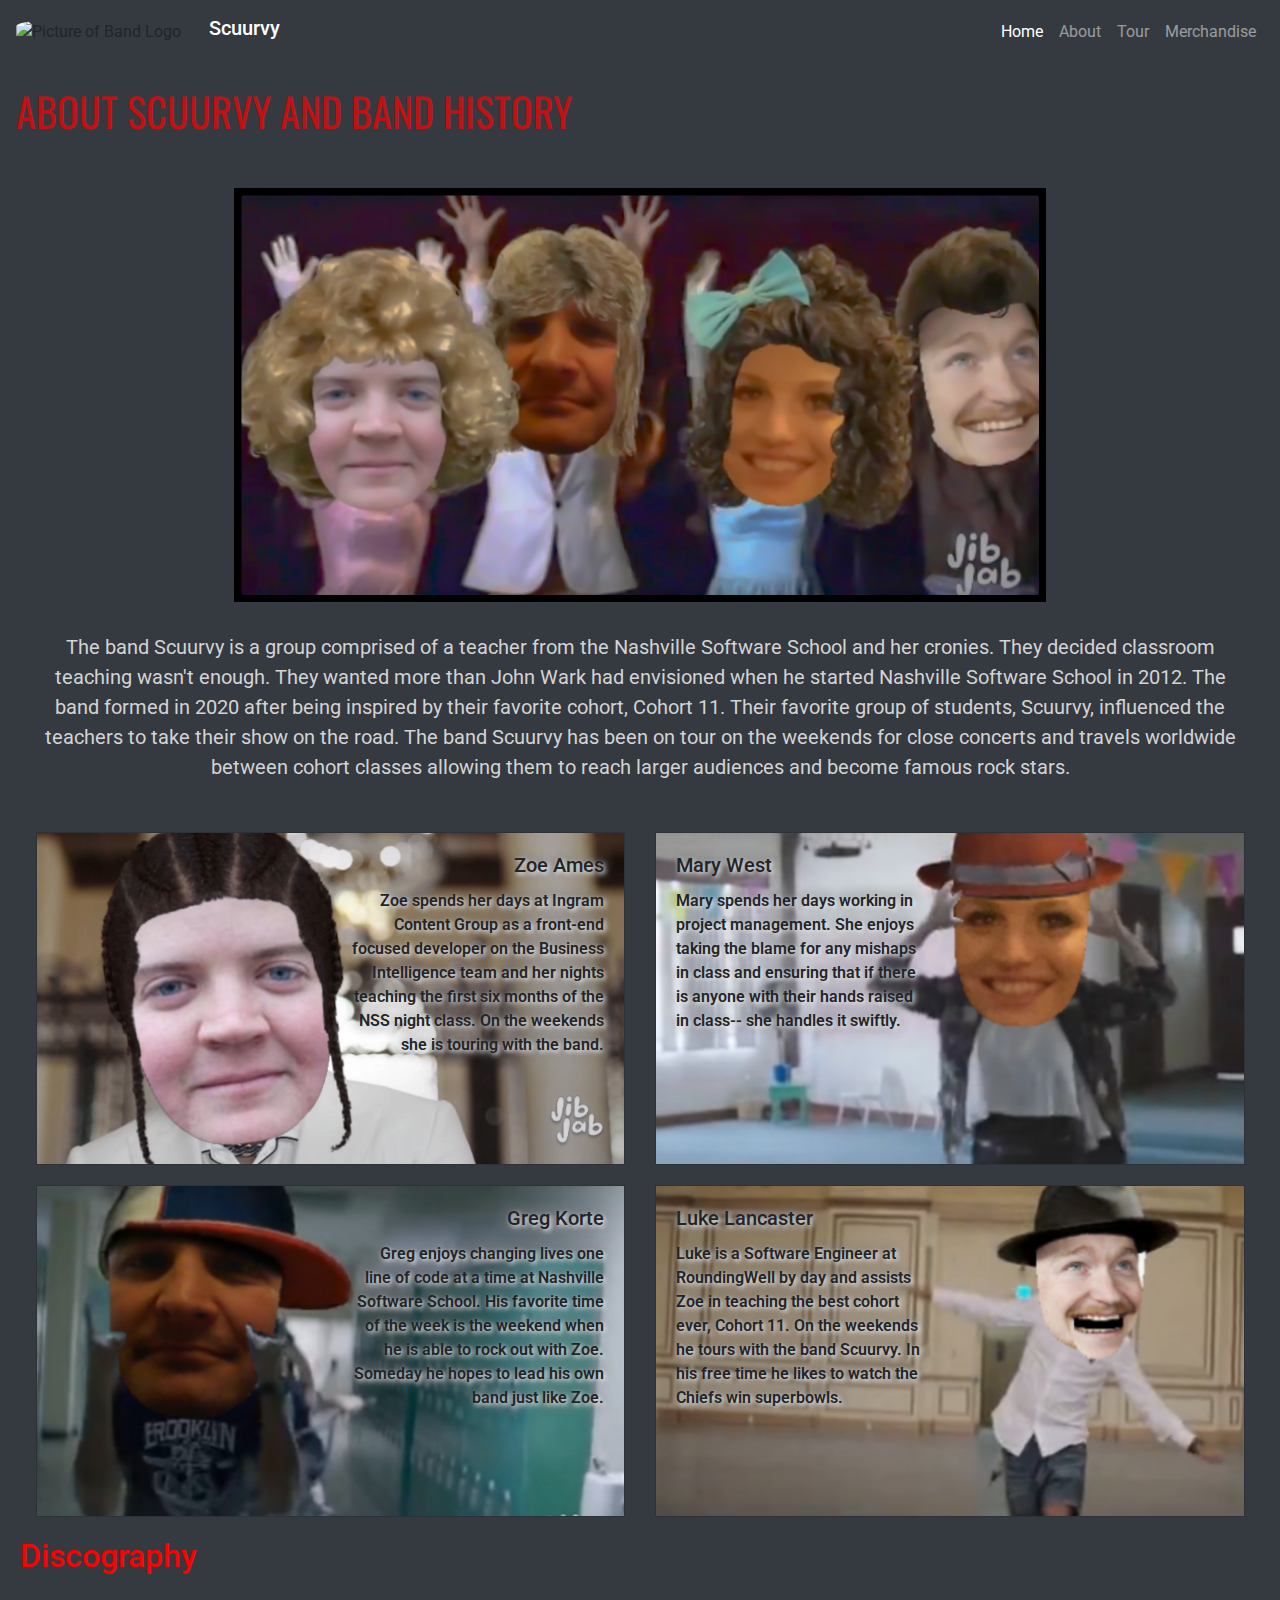
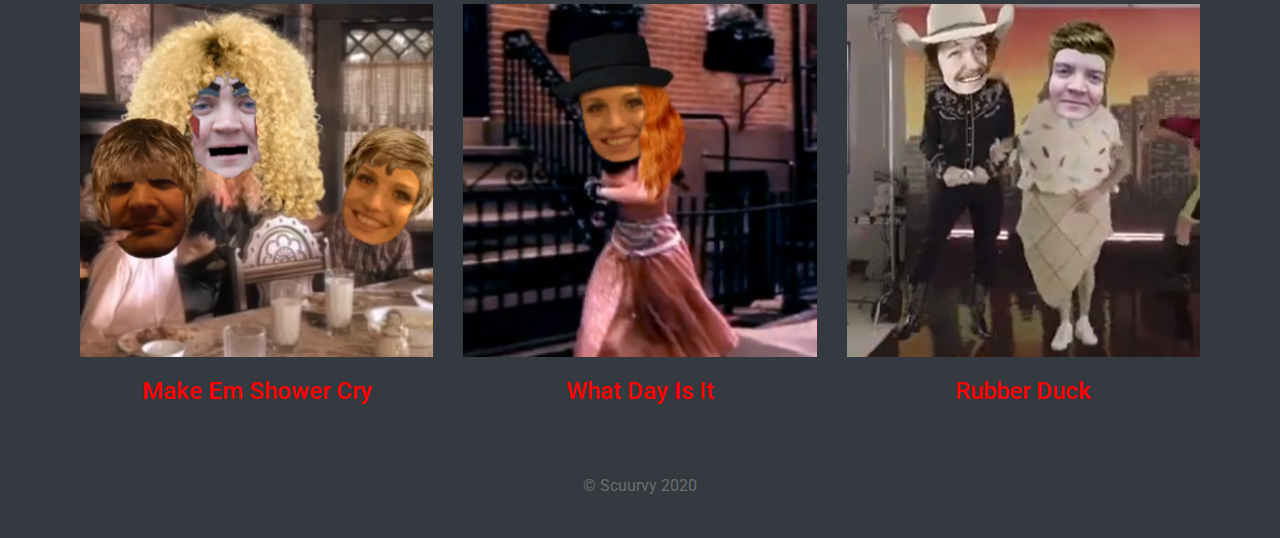
==== commit 7c83533e: "fixing styling" ====
--- a/about.html
+++ b/about.html
@@ -6,6 +6,8 @@
     <meta http-equiv="X-UA-Compatible" content="ie=edge">
     <link rel="stylesheet" href="https://stackpath.bootstrapcdn.com/bootstrap/4.4.1/css/bootstrap.min.css" integrity="sha384-Vkoo8x4CGsO3+Hhxv8T/Q5PaXtkKtu6ug5TOeNV6gBiFeWPGFN9MuhOf23Q9Ifjh" crossorigin="anonymous">
     <link rel="stylesheet" href="./main.css">
+    <link href="https://fonts.googleapis.com/css?family=Oswald&display=swap" rel="stylesheet">
+    <link href="https://fonts.googleapis.com/css?family=Roboto&display=swap" rel="stylesheet">
     <title>About Scuurvy</title>
 </head> 
 <nav class="navbar navbar-expand-lg navbar-dark bg-dark">
@@ -16,8 +18,8 @@
   </button>
   <div class="collapse navbar-collapse" id="navbarNavAltMarkup">
     <div class="navbar-nav ml-md-auto">
-      <a class="nav-item nav-link" href="index.html">Home </span></a>
-      <a class="nav-item nav-link active" href="about.html">About <span class="sr-only">(current)</span></a>
+      <a class="nav-item nav-link active" href="index.html">Home <span class="sr-only">(current)</span></a>
+      <a class="nav-item nav-link" href="about.html">About</a>
       <a class="nav-item nav-link" href="tour.html">Tour</a>
       <a class="nav-item nav-link" href="merchandise.html">Merchandise</a>
     </div>
@@ -25,10 +27,10 @@
 </nav>
 <body>
   <section class="text-center">
-    <div class="ml-3 mr-3">   
+    <div class="ml-3 mr-3"> 
+      <h1 class="block-title">About Scuurvy and Band History</h1>  
       <img class="spanImg text-center" src="bandpics\aboutBandPic.jpeg" alt="picture of the band">
     </div>
-    <h1>About Scuurvy and Band History</h1>
     <div class="aboutP">
       <p class="ml-2 mr-2">The band Scuurvy is a group comprised of a teacher from the Nashville Software School and her cronies. They decided classroom teaching wasn't enough. They wanted more than John Wark had envisioned when he started Nashville Software School in 2012. The band formed in 2020 after being inspired by their favorite cohort, Cohort 11.  Their favorite group of students, Scuurvy, influenced the teachers to take their show on the road. The band Scuurvy has been on tour on the weekends for close concerts and travels worldwide between cohort classes allowing them to reach larger audiences and become famous rock stars. </p>
     </div>
@@ -67,8 +69,9 @@
       </div>
     </div>
   </section>
+  <h2>Discography</h2>
   <section class="text-center">
-    <h2>Discography</h2>
+    
       <div>
         <div id="album-list" class="d-flex flex-wrap justify-content-center"></div>
       </div>
--- a/main.css
+++ b/main.css
@@ -17,6 +17,7 @@
 
 body {
     background-color: #343a40;
+
 }
 
 .block-title {
@@ -33,7 +34,7 @@
     line-height: 1em;  
     opacity: .7;
     font-size: 40px;
-    color: white;
+    color:red;
 }
 .form-title {
     display: block; 
@@ -108,18 +109,23 @@
 h1 {
     color: red;
     padding: 20px;
+    font-family: 'Oswald', sans-serif;
+    
 }
 h2{
     color:red;
     padding: 20px;
+    font-family: 'Roboto', sans-serif;
 }
 h3{
     color:red;
     padding: 20px;
+    font-family: 'Roboto', sans-serif;
 }
 h4{
     color:red;
     padding: 20px; 
+    font-family: 'Roboto', sans-serif;
 }
 .albumTitle {
     font-size: 25px;
@@ -388,6 +394,6 @@
     shadow: 2 2;
 }
 #footer-text {
-    padding-bottom: 40px;
+    padding: 40px;
     color: #6d6d6d;
 }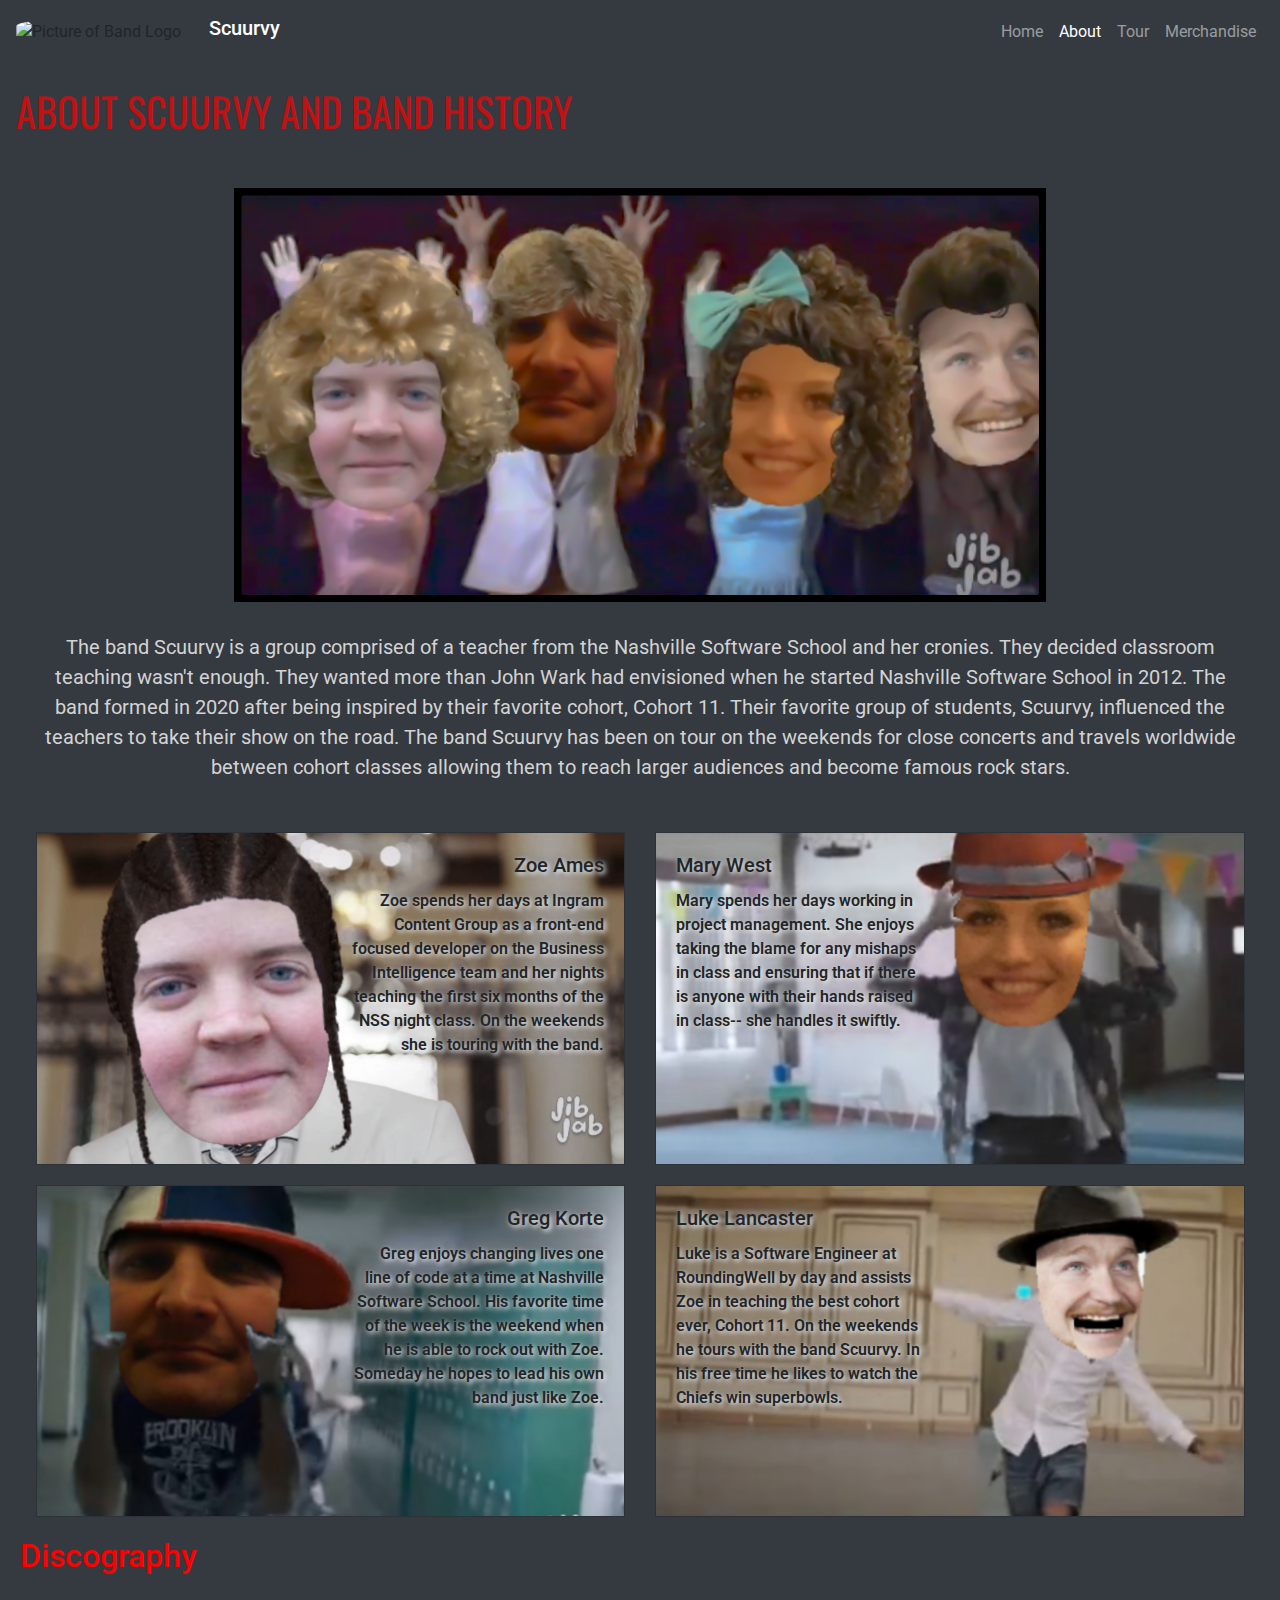
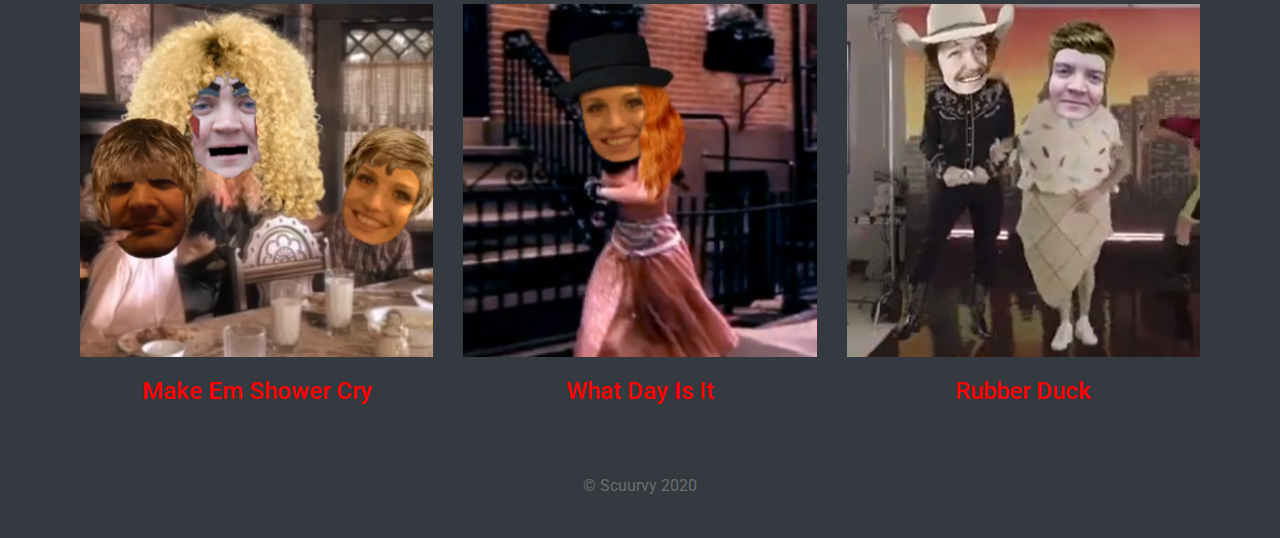
==== commit 8848c731: "Merge branch 'master' into sh-moreStyling" ====
--- a/about.html
+++ b/about.html
@@ -18,8 +18,8 @@
   </button>
   <div class="collapse navbar-collapse" id="navbarNavAltMarkup">
     <div class="navbar-nav ml-md-auto">
-      <a class="nav-item nav-link active" href="index.html">Home <span class="sr-only">(current)</span></a>
-      <a class="nav-item nav-link" href="about.html">About</a>
+      <a class="nav-item nav-link" href="index.html">Home </span></a>
+      <a class="nav-item nav-link active" href="about.html">About <span class="sr-only">(current)</span></a>
       <a class="nav-item nav-link" href="tour.html">Tour</a>
       <a class="nav-item nav-link" href="merchandise.html">Merchandise</a>
     </div>
--- a/main.css
+++ b/main.css
@@ -12,7 +12,8 @@
 }
 
 footer {
-    color: white;}
+    color: white;
+}
 
 
 body {
@@ -171,7 +172,7 @@
     display: flex;
     justify-content: center;
     text-align: center;
-    margin: 5px;
+    margin: 10px;
     min-height: 400px;
     background-color:#6d6d6d;
     color: white;
